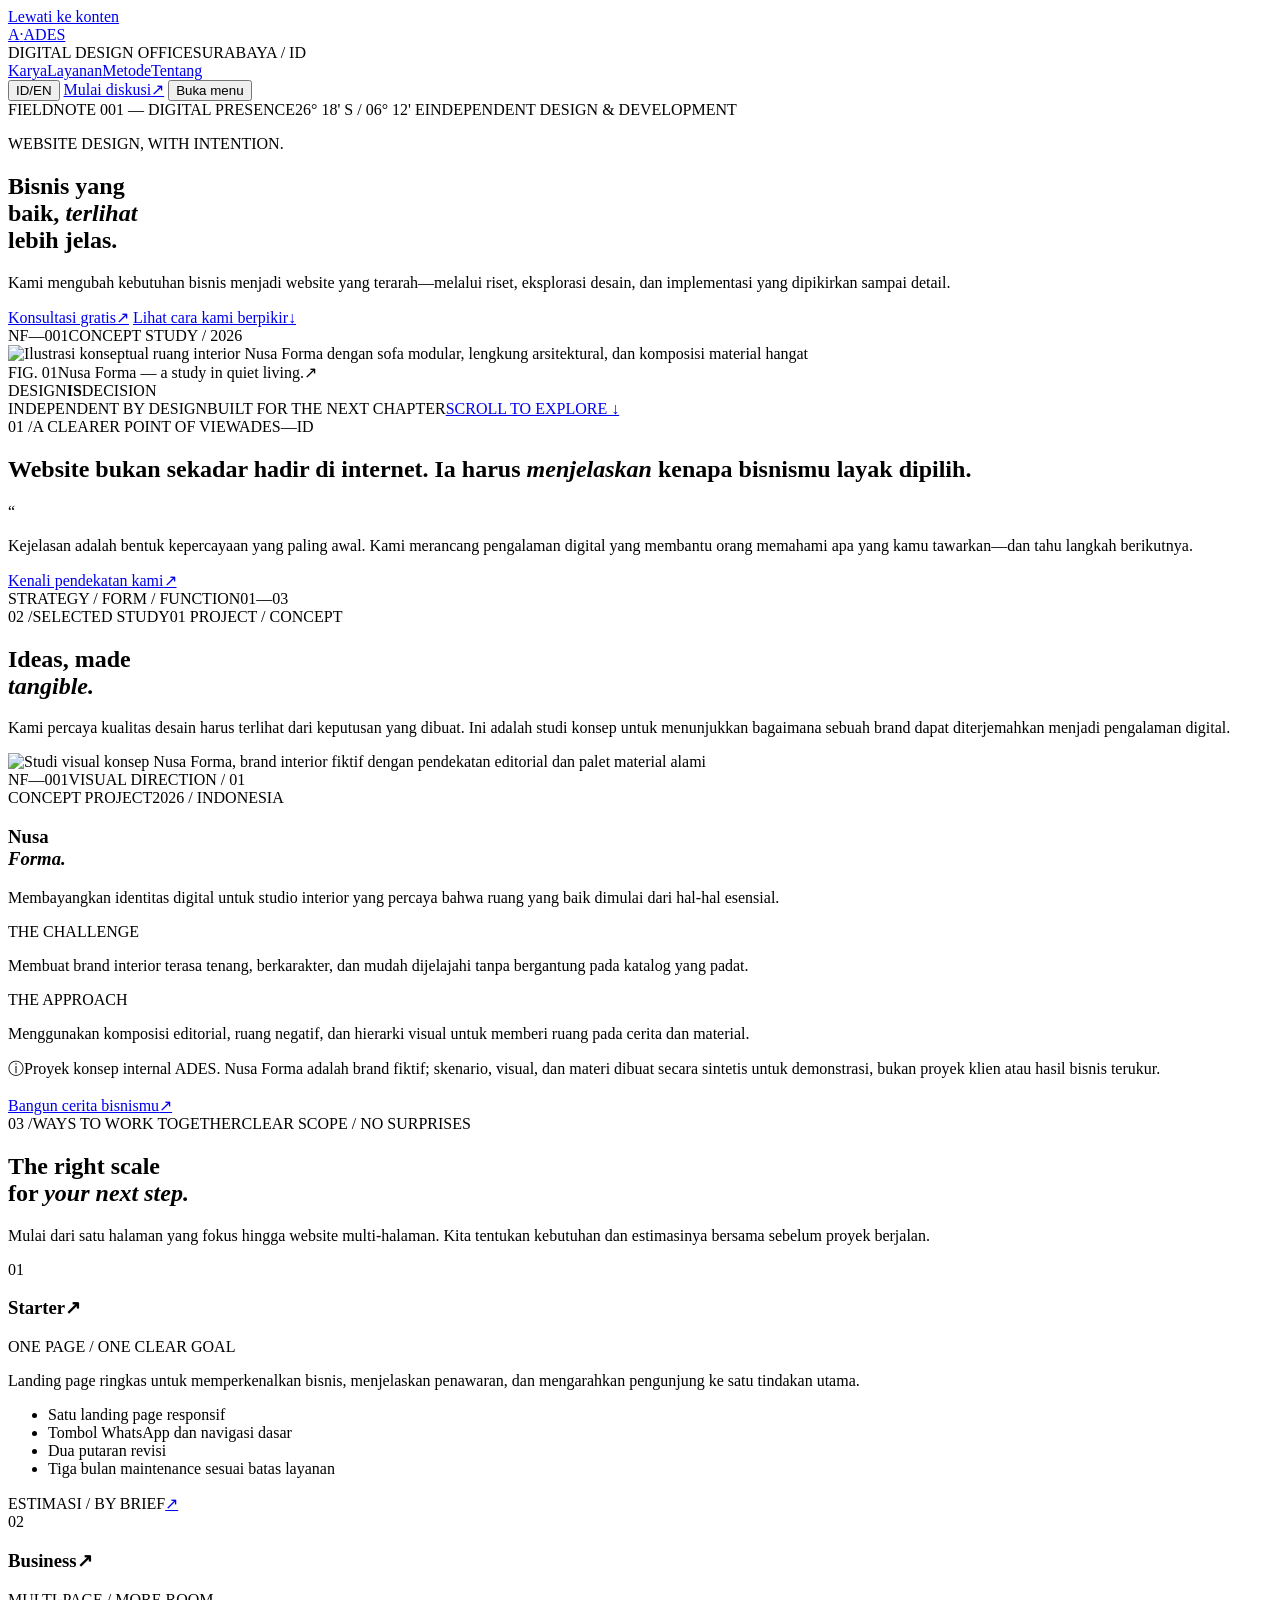
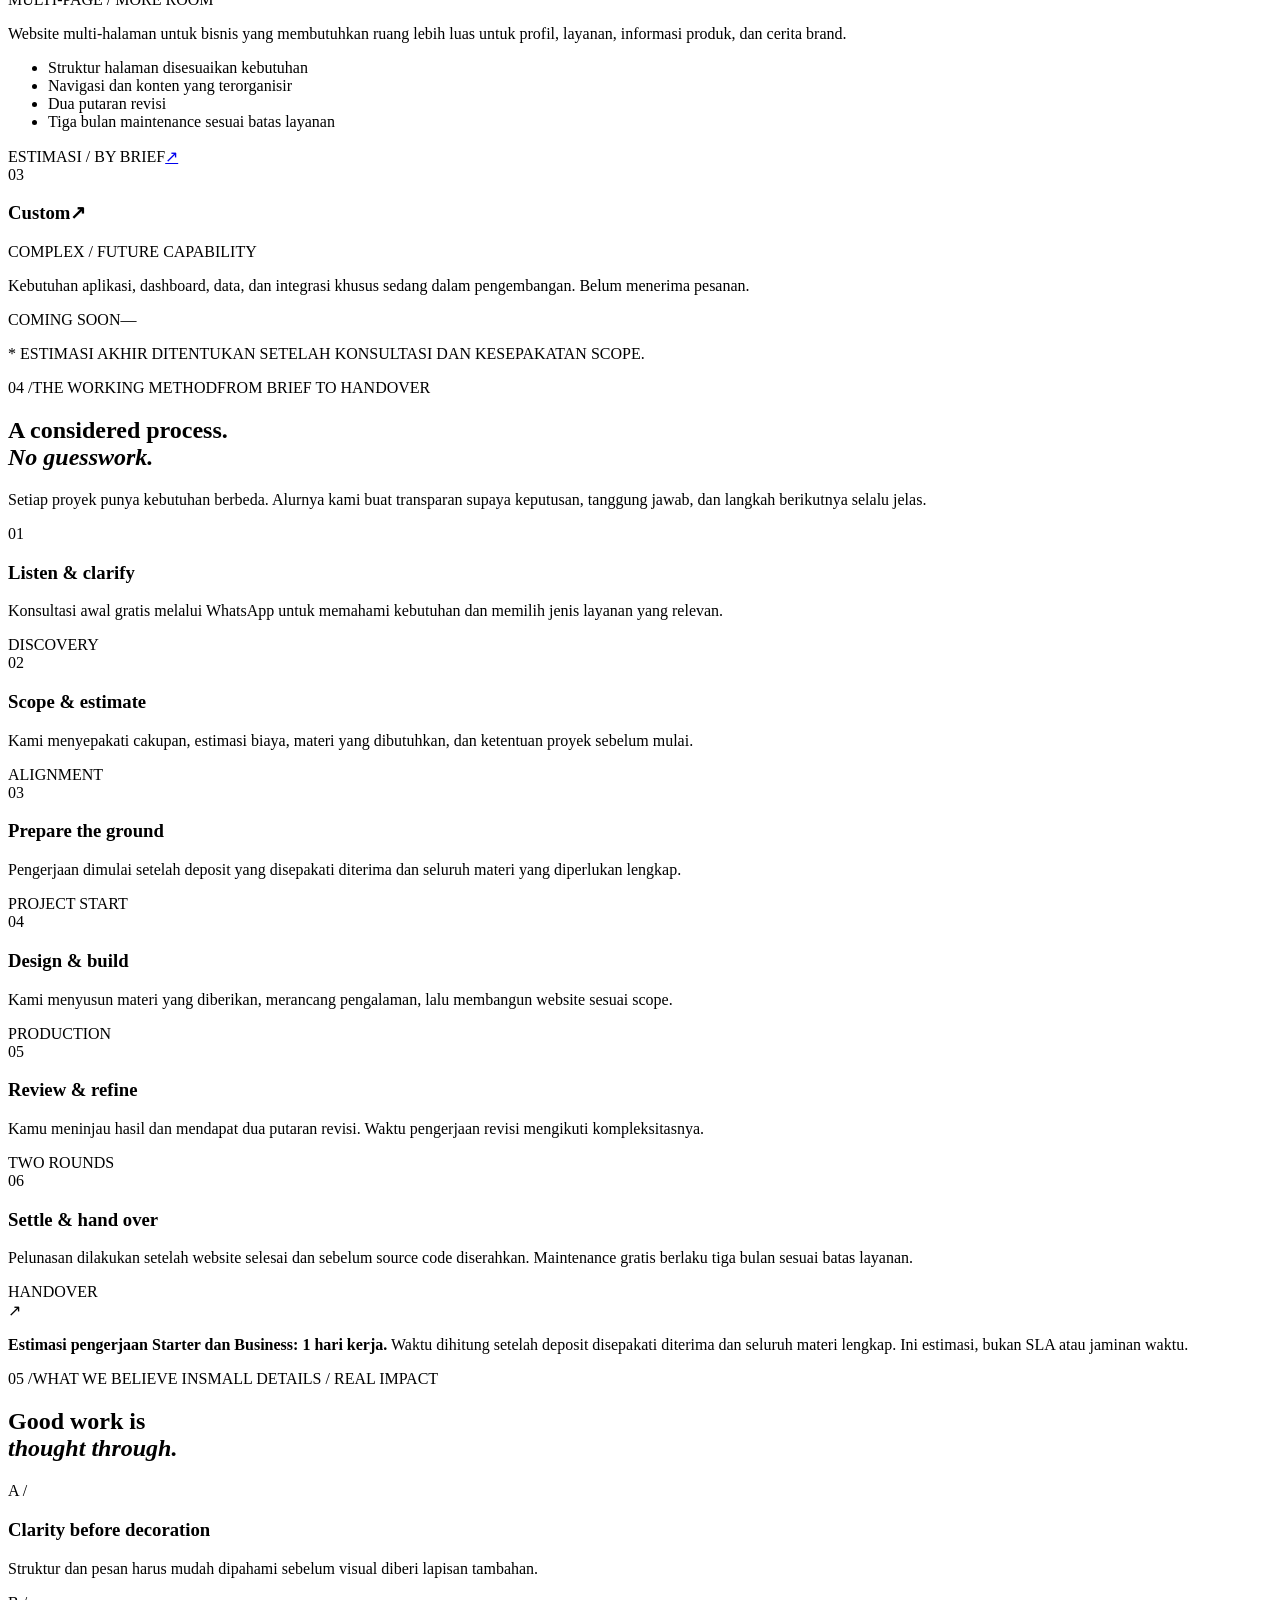
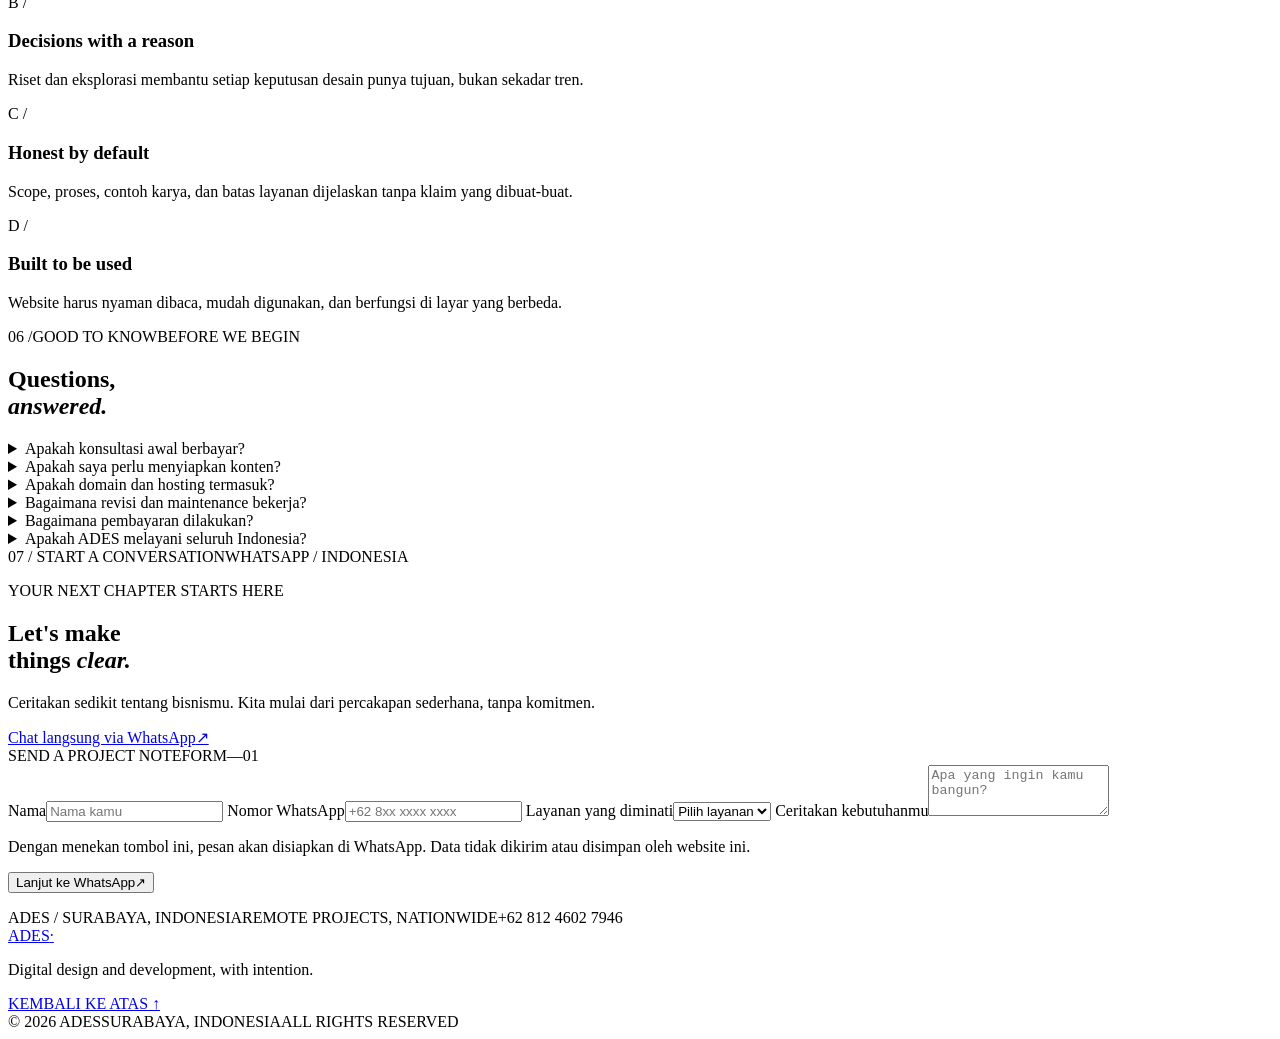
==== index.html @ 5d3f01cb "Build ADES Digital Fieldnotes marketing website" ====
<!doctype html>
<html lang="id">
<head>
  <meta charset="utf-8">
  <meta name="viewport" content="width=device-width, initial-scale=1">
  <meta name="theme-color" content="#eeeae1">
  <meta name="description" content="ADES merancang dan membangun website yang jelas, terarah, dan siap membantu bisnis berkembang. Konsultasi awal gratis melalui WhatsApp.">
  <meta property="og:type" content="website">
  <meta property="og:title" content="ADES — Make your business clear online">
  <meta property="og:description" content="Riset, eksplorasi desain, dan implementasi website untuk bisnis Indonesia.">
  <meta property="og:image" content="assets/nusa-forma-study.svg">
  <title>ADES — Digital Fieldnotes for Growing Businesses</title>
  <link rel="icon" href="assets/favicon.svg" type="image/svg+xml">
  <link rel="preload" href="assets/nusa-forma-study.svg" as="image" type="image/svg+xml">
  <link rel="stylesheet" href="styles.css">
  <script>document.documentElement.classList.add('js');</script>
</head>
<body>
  <a class="skip-link" href="#main" data-i="skip">Lewati ke konten</a>
  <div class="reading-progress" aria-hidden="true"><span></span></div>
  <header class="site-header" id="top">
    <div class="header-inner">
      <a class="wordmark" href="#top" aria-label="ADES home"><span class="wordmark-mark">A<span>·</span></span><span class="wordmark-name">ADES</span></a>
      <div class="header-meta"><span class="mono" data-i="headerMeta">DIGITAL DESIGN OFFICE</span><span class="meta-dot"></span><span class="mono">SURABAYA / ID</span></div>
      <nav class="main-nav" id="main-nav" aria-label="Main navigation">
        <a href="#work" data-i="navWork">Karya</a><a href="#services" data-i="navServices">Layanan</a><a href="#method" data-i="navMethod">Metode</a><a href="#about" data-i="navAbout">Tentang</a>
      </nav>
      <div class="header-actions">
        <button class="language-toggle" type="button" aria-label="Switch language" aria-pressed="false"><span class="lang-id active">ID</span><span class="lang-slash">/</span><span class="lang-en">EN</span></button>
        <a class="header-cta" href="https://wa.me/6281246027946" target="_blank" rel="noopener noreferrer"><span data-i="headerCta">Mulai diskusi</span><span aria-hidden="true">↗</span></a>
        <button class="menu-toggle" type="button" aria-controls="main-nav" aria-expanded="false"><span></span><span></span><span class="sr-only" data-i="menu">Buka menu</span></button>
      </div>
    </div>
  </header>

  <main id="main">
    <section class="hero section-shell" aria-labelledby="hero-title">
      <div class="hero-topline mono"><span data-i="heroIndex">FIELDNOTE 001 — DIGITAL PRESENCE</span><span>26° 18' S / 06° 12' E</span><span data-i="heroEdition">INDEPENDENT DESIGN & DEVELOPMENT</span></div>
      <div class="hero-grid">
        <div class="hero-copy">
          <p class="eyebrow"><span class="eyebrow-mark"></span><span data-i="heroEyebrow">WEBSITE DESIGN, WITH INTENTION.</span></p>
          <h1 id="hero-title"><span data-i="heroLine1">Bisnis yang</span><br><span data-i="heroLine2">baik,</span> <em data-i="heroLine3">terlihat</em><br><span data-i="heroLine4">lebih jelas.</span></h1>
          <div class="hero-bottom">
            <p class="hero-description" data-i="heroDesc">Kami mengubah kebutuhan bisnis menjadi website yang terarah—melalui riset, eksplorasi desain, dan implementasi yang dipikirkan sampai detail.</p>
            <div class="hero-actions">
              <a class="button button-dark" href="https://wa.me/6281246027946" target="_blank" rel="noopener noreferrer"><span data-i="heroCta">Konsultasi gratis</span><span aria-hidden="true">↗</span></a>
              <a class="text-link" href="#work"><span data-i="heroSecondary">Lihat cara kami berpikir</span><span aria-hidden="true">↓</span></a>
            </div>
          </div>
        </div>
        <div class="hero-art" aria-label="Nusa Forma concept project visual study">
          <div class="art-index mono"><span>NF—001</span><span data-i="artLabel">CONCEPT STUDY / 2026</span></div>
          <div class="art-frame"><img src="assets/nusa-forma-study.svg" alt="Ilustrasi konseptual ruang interior Nusa Forma dengan sofa modular, lengkung arsitektural, dan komposisi material hangat"></div>
          <div class="art-caption"><span class="mono">FIG. 01</span><span data-i="artCaption">Nusa Forma — a study in quiet living.</span><span class="art-arrow">↗</span></div>
          <div class="art-stamp" aria-hidden="true"><span>DESIGN</span><b>IS</b><span>DECISION</span></div>
        </div>
      </div>
      <div class="hero-foot mono"><span data-i="heroFootLeft">INDEPENDENT BY DESIGN</span><span data-i="heroFootCenter">BUILT FOR THE NEXT CHAPTER</span><a href="#manifesto" data-i="heroFootRight">SCROLL TO EXPLORE ↓</a></div>
    </section>

    <section class="manifesto section-shell" id="manifesto">
      <div class="section-kicker"><span class="section-no mono">01 /</span><span class="mono" data-i="manifestoKicker">A CLEARER POINT OF VIEW</span><span class="kicker-rule"></span><span class="mono">ADES—ID</span></div>
      <div class="manifesto-grid">
        <h2 data-i="manifestoTitle">Website bukan sekadar hadir di internet. Ia harus <em>menjelaskan</em> kenapa bisnismu layak dipilih.</h2>
        <div class="manifesto-aside"><span class="aside-mark">“</span><p data-i="manifestoText">Kejelasan adalah bentuk kepercayaan yang paling awal. Kami merancang pengalaman digital yang membantu orang memahami apa yang kamu tawarkan—dan tahu langkah berikutnya.</p><a href="#method" class="underlined-link"><span data-i="manifestoLink">Kenali pendekatan kami</span><span>↗</span></a></div>
      </div>
      <div class="manifesto-bottom mono"><span>STRATEGY / FORM / FUNCTION</span><span>01—03</span></div>
    </section>

    <section class="work-section section-shell" id="work">
      <div class="section-kicker"><span class="section-no mono">02 /</span><span class="mono" data-i="workKicker">SELECTED STUDY</span><span class="kicker-rule"></span><span class="mono" data-i="workCount">01 PROJECT / CONCEPT</span></div>
      <div class="work-heading"><h2 data-i="workTitle">Ideas, made<br><em>tangible.</em></h2><p data-i="workIntro">Kami percaya kualitas desain harus terlihat dari keputusan yang dibuat. Ini adalah studi konsep untuk menunjukkan bagaimana sebuah brand dapat diterjemahkan menjadi pengalaman digital.</p></div>
      <article class="case-study">
        <div class="case-visual">
          <img src="assets/nusa-forma-study.svg" alt="Studi visual konsep Nusa Forma, brand interior fiktif dengan pendekatan editorial dan palet material alami" loading="lazy">
          <div class="case-visual-note mono"><span>NF—001</span><span>VISUAL DIRECTION / 01</span></div>
        </div>
        <div class="case-info">
          <div class="case-topline mono"><span>CONCEPT PROJECT</span><span>2026 / INDONESIA</span></div>
          <h3>Nusa<br><em>Forma.</em></h3>
          <p class="case-lead" data-i="caseLead">Membayangkan identitas digital untuk studio interior yang percaya bahwa ruang yang baik dimulai dari hal-hal esensial.</p>
          <div class="case-details">
            <div><span class="mono" data-i="caseChallengeLabel">THE CHALLENGE</span><p data-i="caseChallenge">Membuat brand interior terasa tenang, berkarakter, dan mudah dijelajahi tanpa bergantung pada katalog yang padat.</p></div>
            <div><span class="mono" data-i="caseApproachLabel">THE APPROACH</span><p data-i="caseApproach">Menggunakan komposisi editorial, ruang negatif, dan hierarki visual untuk memberi ruang pada cerita dan material.</p></div>
          </div>
          <p class="case-disclaimer"><span>ⓘ</span><span data-i="caseDisclaimer">Proyek konsep internal ADES. Nusa Forma adalah brand fiktif; skenario, visual, dan materi dibuat secara sintetis untuk demonstrasi, bukan proyek klien atau hasil bisnis terukur.</span></p>
          <a class="underlined-link" href="#contact"><span data-i="caseCta">Bangun cerita bisnismu</span><span>↗</span></a>
        </div>
      </article>
    </section>

    <section class="services-section section-shell" id="services">
      <div class="section-kicker"><span class="section-no mono">03 /</span><span class="mono" data-i="servicesKicker">WAYS TO WORK TOGETHER</span><span class="kicker-rule"></span><span class="mono" data-i="servicesNote">CLEAR SCOPE / NO SURPRISES</span></div>
      <div class="services-heading"><h2 data-i="servicesTitle">The right scale<br>for <em>your next step.</em></h2><p data-i="servicesIntro">Mulai dari satu halaman yang fokus hingga website multi-halaman. Kita tentukan kebutuhan dan estimasinya bersama sebelum proyek berjalan.</p></div>
      <div class="service-list">
        <article class="service-row">
          <div class="service-number mono">01</div><div class="service-name"><h3>Starter<span>↗</span></h3><p class="mono" data-i="starterMeta">ONE PAGE / ONE CLEAR GOAL</p></div>
          <div class="service-description"><p data-i="starterDesc">Landing page ringkas untuk memperkenalkan bisnis, menjelaskan penawaran, dan mengarahkan pengunjung ke satu tindakan utama.</p><ul><li data-i="starterPoint1">Satu landing page responsif</li><li data-i="starterPoint2">Tombol WhatsApp dan navigasi dasar</li><li data-i="starterPoint3">Dua putaran revisi</li><li data-i="starterPoint4">Tiga bulan maintenance sesuai batas layanan</li></ul></div>
          <div class="service-action"><span class="mono" data-i="starterPrice">ESTIMASI / BY BRIEF</span><a href="#contact" class="round-link" aria-label="Inquire about Starter">↗</a></div>
        </article>
        <article class="service-row">
          <div class="service-number mono">02</div><div class="service-name"><h3>Business<span>↗</span></h3><p class="mono" data-i="businessMeta">MULTI-PAGE / MORE ROOM</p></div>
          <div class="service-description"><p data-i="businessDesc">Website multi-halaman untuk bisnis yang membutuhkan ruang lebih luas untuk profil, layanan, informasi produk, dan cerita brand.</p><ul><li data-i="businessPoint1">Struktur halaman disesuaikan kebutuhan</li><li data-i="businessPoint2">Navigasi dan konten yang terorganisir</li><li data-i="businessPoint3">Dua putaran revisi</li><li data-i="businessPoint4">Tiga bulan maintenance sesuai batas layanan</li></ul></div>
          <div class="service-action"><span class="mono" data-i="businessPrice">ESTIMASI / BY BRIEF</span><a href="#contact" class="round-link" aria-label="Inquire about Business">↗</a></div>
        </article>
        <article class="service-row service-row-muted">
          <div class="service-number mono">03</div><div class="service-name"><h3>Custom<span>↗</span></h3><p class="mono" data-i="customMeta">COMPLEX / FUTURE CAPABILITY</p></div>
          <div class="service-description"><p data-i="customDesc">Kebutuhan aplikasi, dashboard, data, dan integrasi khusus sedang dalam pengembangan. Belum menerima pesanan.</p></div>
          <div class="service-action"><span class="coming-soon mono" data-i="comingSoon">COMING SOON</span><span class="round-link disabled" aria-hidden="true">—</span></div>
        </article>
      </div>
      <p class="services-footnote mono" data-i="servicesFootnote">* ESTIMASI AKHIR DITENTUKAN SETELAH KONSULTASI DAN KESEPAKATAN SCOPE.</p>
    </section>

    <section class="method-section section-shell" id="method">
      <div class="section-kicker"><span class="section-no mono">04 /</span><span class="mono" data-i="methodKicker">THE WORKING METHOD</span><span class="kicker-rule"></span><span class="mono">FROM BRIEF TO HANDOVER</span></div>
      <div class="method-heading"><h2 data-i="methodTitle">A considered process.<br><em>No guesswork.</em></h2><p data-i="methodIntro">Setiap proyek punya kebutuhan berbeda. Alurnya kami buat transparan supaya keputusan, tanggung jawab, dan langkah berikutnya selalu jelas.</p></div>
      <div class="method-timeline">
        <article class="method-step"><span class="step-no mono">01</span><div><h3 data-i="step1Title">Listen & clarify</h3><p data-i="step1Text">Konsultasi awal gratis melalui WhatsApp untuk memahami kebutuhan dan memilih jenis layanan yang relevan.</p></div><span class="step-tag mono" data-i="step1Tag">DISCOVERY</span></article>
        <article class="method-step"><span class="step-no mono">02</span><div><h3 data-i="step2Title">Scope & estimate</h3><p data-i="step2Text">Kami menyepakati cakupan, estimasi biaya, materi yang dibutuhkan, dan ketentuan proyek sebelum mulai.</p></div><span class="step-tag mono" data-i="step2Tag">ALIGNMENT</span></article>
        <article class="method-step"><span class="step-no mono">03</span><div><h3 data-i="step3Title">Prepare the ground</h3><p data-i="step3Text">Pengerjaan dimulai setelah deposit yang disepakati diterima dan seluruh materi yang diperlukan lengkap.</p></div><span class="step-tag mono" data-i="step3Tag">PROJECT START</span></article>
        <article class="method-step"><span class="step-no mono">04</span><div><h3 data-i="step4Title">Design & build</h3><p data-i="step4Text">Kami menyusun materi yang diberikan, merancang pengalaman, lalu membangun website sesuai scope.</p></div><span class="step-tag mono" data-i="step4Tag">PRODUCTION</span></article>
        <article class="method-step"><span class="step-no mono">05</span><div><h3 data-i="step5Title">Review & refine</h3><p data-i="step5Text">Kamu meninjau hasil dan mendapat dua putaran revisi. Waktu pengerjaan revisi mengikuti kompleksitasnya.</p></div><span class="step-tag mono" data-i="step5Tag">TWO ROUNDS</span></article>
        <article class="method-step"><span class="step-no mono">06</span><div><h3 data-i="step6Title">Settle & hand over</h3><p data-i="step6Text">Pelunasan dilakukan setelah website selesai dan sebelum source code diserahkan. Maintenance gratis berlaku tiga bulan sesuai batas layanan.</p></div><span class="step-tag mono" data-i="step6Tag">HANDOVER</span></article>
      </div>
      <div class="delivery-note"><span class="delivery-icon">↗</span><p data-i="deliveryNote"><strong>Estimasi pengerjaan Starter dan Business: 1 hari kerja.</strong> Waktu dihitung setelah deposit disepakati diterima dan seluruh materi lengkap. Ini estimasi, bukan SLA atau jaminan waktu.</p></div>
    </section>

    <section class="principles-section section-shell" id="about">
      <div class="section-kicker"><span class="section-no mono">05 /</span><span class="mono" data-i="principlesKicker">WHAT WE BELIEVE IN</span><span class="kicker-rule"></span><span class="mono">SMALL DETAILS / REAL IMPACT</span></div>
      <div class="principles-layout"><h2 data-i="principlesTitle">Good work is<br><em>thought through.</em></h2><div class="principles-list">
        <article><span class="mono">A /</span><div><h3 data-i="principle1Title">Clarity before decoration</h3><p data-i="principle1Text">Struktur dan pesan harus mudah dipahami sebelum visual diberi lapisan tambahan.</p></div></article>
        <article><span class="mono">B /</span><div><h3 data-i="principle2Title">Decisions with a reason</h3><p data-i="principle2Text">Riset dan eksplorasi membantu setiap keputusan desain punya tujuan, bukan sekadar tren.</p></div></article>
        <article><span class="mono">C /</span><div><h3 data-i="principle3Title">Honest by default</h3><p data-i="principle3Text">Scope, proses, contoh karya, dan batas layanan dijelaskan tanpa klaim yang dibuat-buat.</p></div></article>
        <article><span class="mono">D /</span><div><h3 data-i="principle4Title">Built to be used</h3><p data-i="principle4Text">Website harus nyaman dibaca, mudah digunakan, dan berfungsi di layar yang berbeda.</p></div></article>
      </div></div>
    </section>

    <section class="faq-section section-shell" id="faq">
      <div class="section-kicker"><span class="section-no mono">06 /</span><span class="mono" data-i="faqKicker">GOOD TO KNOW</span><span class="kicker-rule"></span><span class="mono">BEFORE WE BEGIN</span></div>
      <div class="faq-layout"><h2 data-i="faqTitle">Questions,<br><em>answered.</em></h2><div class="faq-list">
        <details><summary data-i="faq1Q">Apakah konsultasi awal berbayar?</summary><p data-i="faq1A">Tidak. Konsultasi awal melalui WhatsApp gratis dan berfokus memahami kebutuhan serta memilih layanan yang sesuai. Rekomendasi desain atau konsep visual bukan bagian dari konsultasi awal.</p></details>
        <details><summary data-i="faq2Q">Apakah saya perlu menyiapkan konten?</summary><p data-i="faq2A">Ya. Klien menyiapkan teks dan gambar sumber. ADES membantu merapikan dan menyusun materi, tetapi penulisan copywriting penuh dan pembuatan seluruh aset visual dari nol tidak termasuk secara default.</p></details>
        <details><summary data-i="faq3Q">Apakah domain dan hosting termasuk?</summary><p data-i="faq3A">Tidak. Domain dan hosting dibeli serta dikelola sendiri oleh klien, termasuk proses setup. Biaya layanan tersebut berada di luar estimasi proyek ADES.</p></details>
        <details><summary data-i="faq4Q">Bagaimana revisi dan maintenance bekerja?</summary><p data-i="faq4A">Proyek mencakup dua putaran revisi. Tiga bulan maintenance gratis mencakup perbaikan bug/kesalahan dari ADES dan perubahan minor teks/gambar yang wajar. Redesign, fitur baru, atau perubahan besar berada di luar batas ini.</p></details>
        <details><summary data-i="faq5Q">Bagaimana pembayaran dilakukan?</summary><p data-i="faq5A">Deposit dan persentasenya disepakati per proyek. Pelunasan dilakukan setelah website selesai dan sebelum serah terima. Pembayaran melalui transfer bank atau e-wallet.</p></details>
        <details><summary data-i="faq6Q">Apakah ADES melayani seluruh Indonesia?</summary><p data-i="faq6A">Ya. ADES berbasis operasional di Surabaya dan melayani proyek secara remote di seluruh Indonesia.</p></details>
      </div></div>
    </section>

    <section class="contact-section section-shell" id="contact">
      <div class="contact-topline mono"><span>07 / START A CONVERSATION</span><span>WHATSAPP / INDONESIA</span></div>
      <div class="contact-grid"><div class="contact-copy"><p class="eyebrow"><span class="eyebrow-mark"></span><span data-i="contactEyebrow">YOUR NEXT CHAPTER STARTS HERE</span></p><h2 data-i="contactTitle">Let's make<br>things <em>clear.</em></h2><p data-i="contactText">Ceritakan sedikit tentang bisnismu. Kita mulai dari percakapan sederhana, tanpa komitmen.</p><a class="contact-whatsapp" href="https://wa.me/6281246027946" target="_blank" rel="noopener noreferrer"><span data-i="contactDirect">Chat langsung via WhatsApp</span><span>↗</span></a></div>
        <form class="inquiry-form" id="inquiry-form">
          <div class="form-heading"><span class="mono" data-i="formTitle">SEND A PROJECT NOTE</span><span class="mono">FORM—01</span></div>
          <label><span data-i="formName">Nama</span><input name="name" autocomplete="name" required maxlength="80" placeholder="Nama kamu"></label>
          <label><span data-i="formPhone">Nomor WhatsApp</span><input name="phone" type="tel" inputmode="tel" autocomplete="tel" required maxlength="30" placeholder="+62 8xx xxxx xxxx"></label>
          <label><span data-i="formService">Layanan yang diminati</span><select name="service" required><option value="" data-i="formChoose">Pilih layanan</option><option value="Starter">Starter</option><option value="Business">Business</option><option value="Belum yakin">Belum yakin</option></select></label>
          <label><span data-i="formMessage">Ceritakan kebutuhanmu</span><textarea name="message" rows="3" required maxlength="1200" placeholder="Apa yang ingin kamu bangun?"></textarea></label>
          <p class="privacy-note" data-i="privacyNote">Dengan menekan tombol ini, pesan akan disiapkan di WhatsApp. Data tidak dikirim atau disimpan oleh website ini.</p>
          <button class="button button-dark form-submit" type="submit"><span data-i="formSubmit">Lanjut ke WhatsApp</span><span>↗</span></button>
          <p class="form-feedback" id="form-feedback" role="status" aria-live="polite"></p>
        </form>
      </div>
      <div class="contact-bottom mono"><span>ADES / SURABAYA, INDONESIA</span><span data-i="contactBottom">REMOTE PROJECTS, NATIONWIDE</span><span>+62 812 4602 7946</span></div>
    </section>
  </main>

  <footer class="site-footer section-shell">
    <div class="footer-main"><a class="footer-wordmark" href="#top">ADES<span>·</span></a><p data-i="footerText">Digital design and development, with intention.</p><a class="back-top mono" href="#top"><span data-i="backTop">KEMBALI KE ATAS</span> ↑</a></div>
    <div class="footer-bottom mono"><span>© 2026 ADES</span><span data-i="footerLocation">SURABAYA, INDONESIA</span><span data-i="footerLegal">ALL RIGHTS RESERVED</span></div>
  </footer>
  <script src="app.js" defer></script>
</body>
</html>
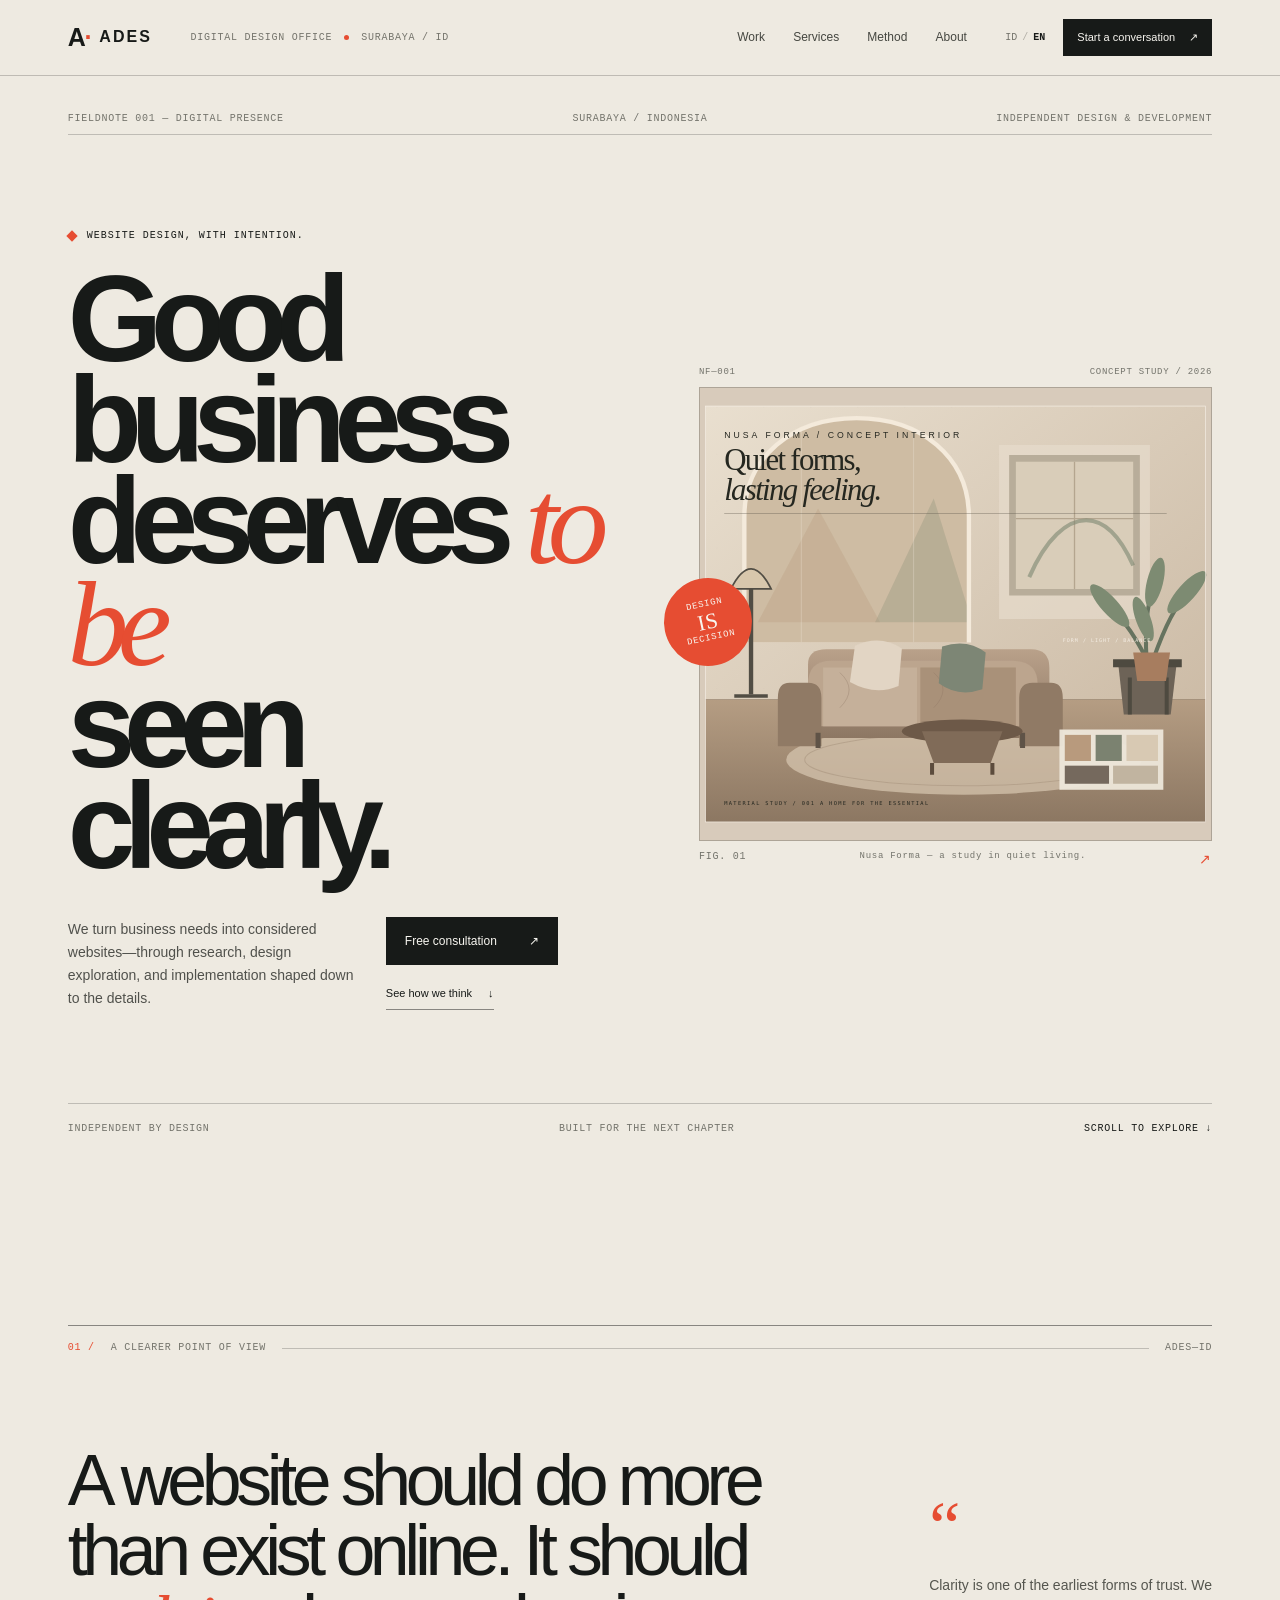
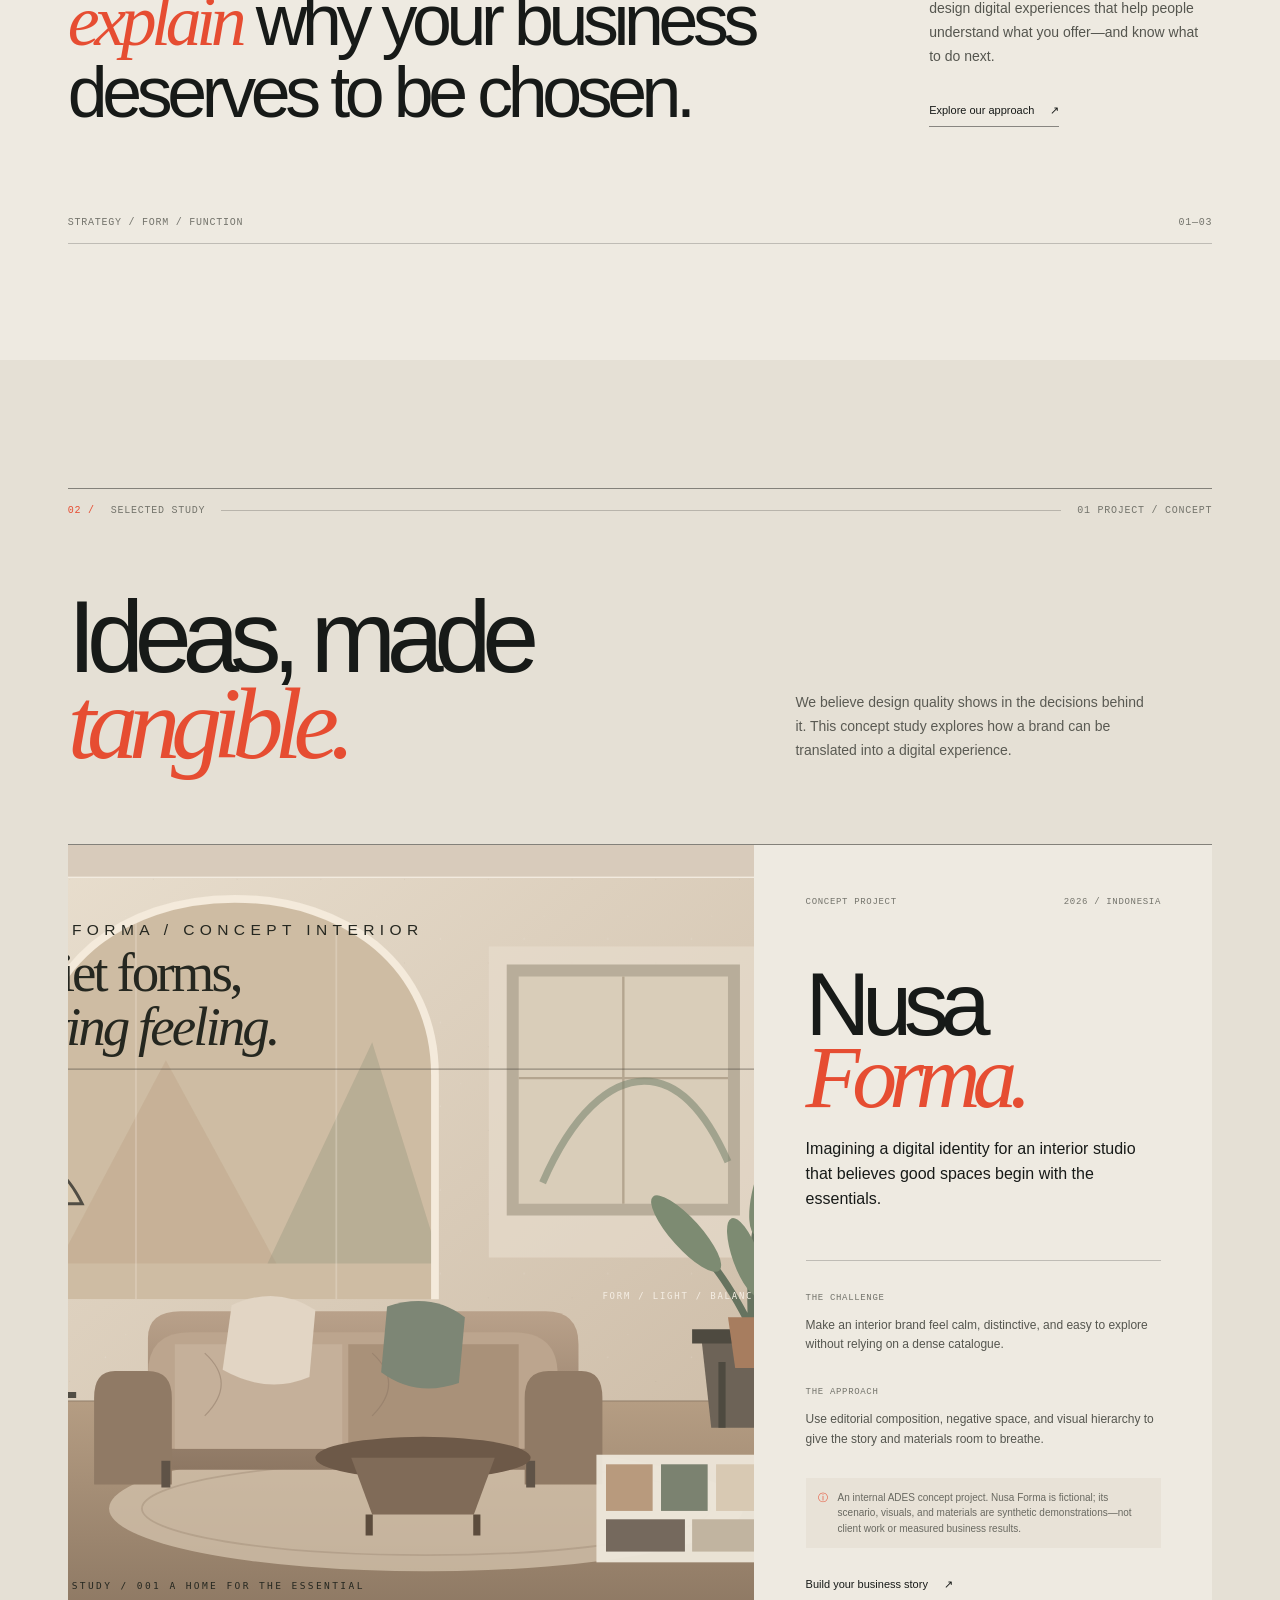
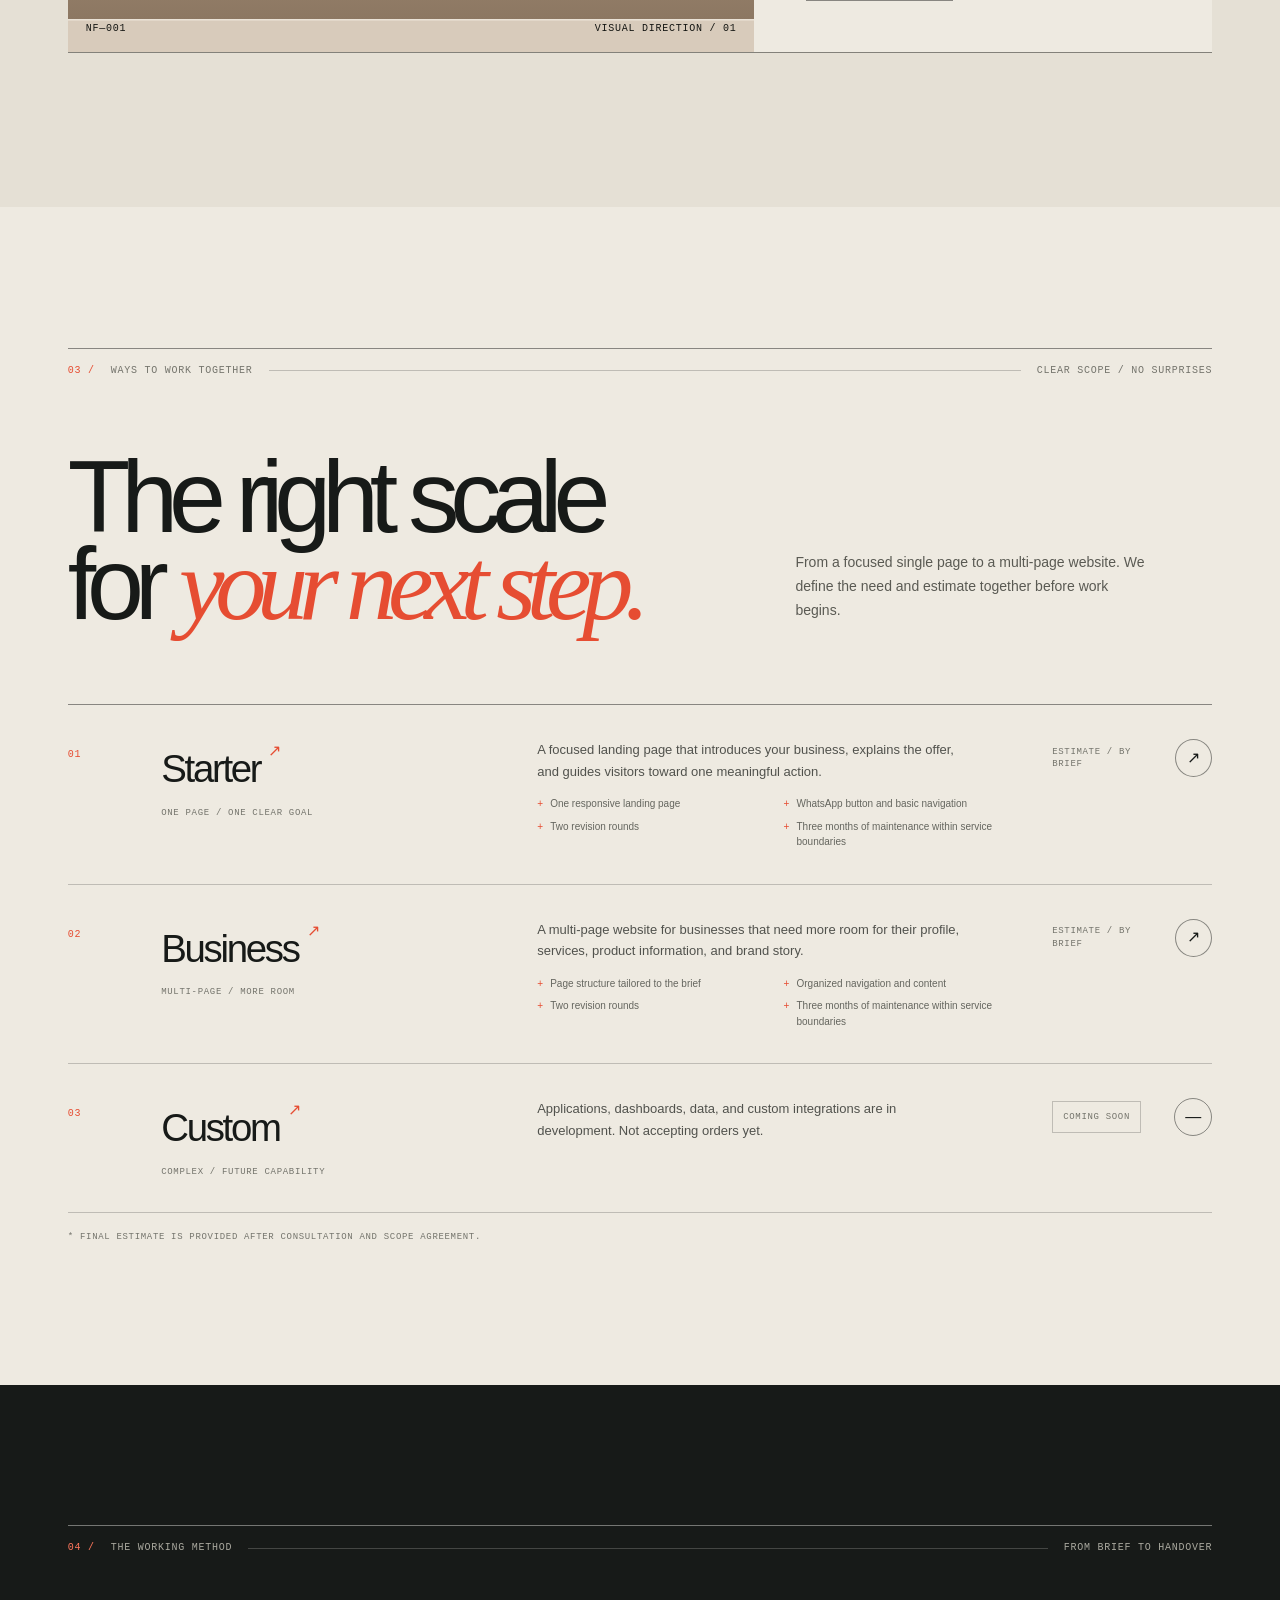
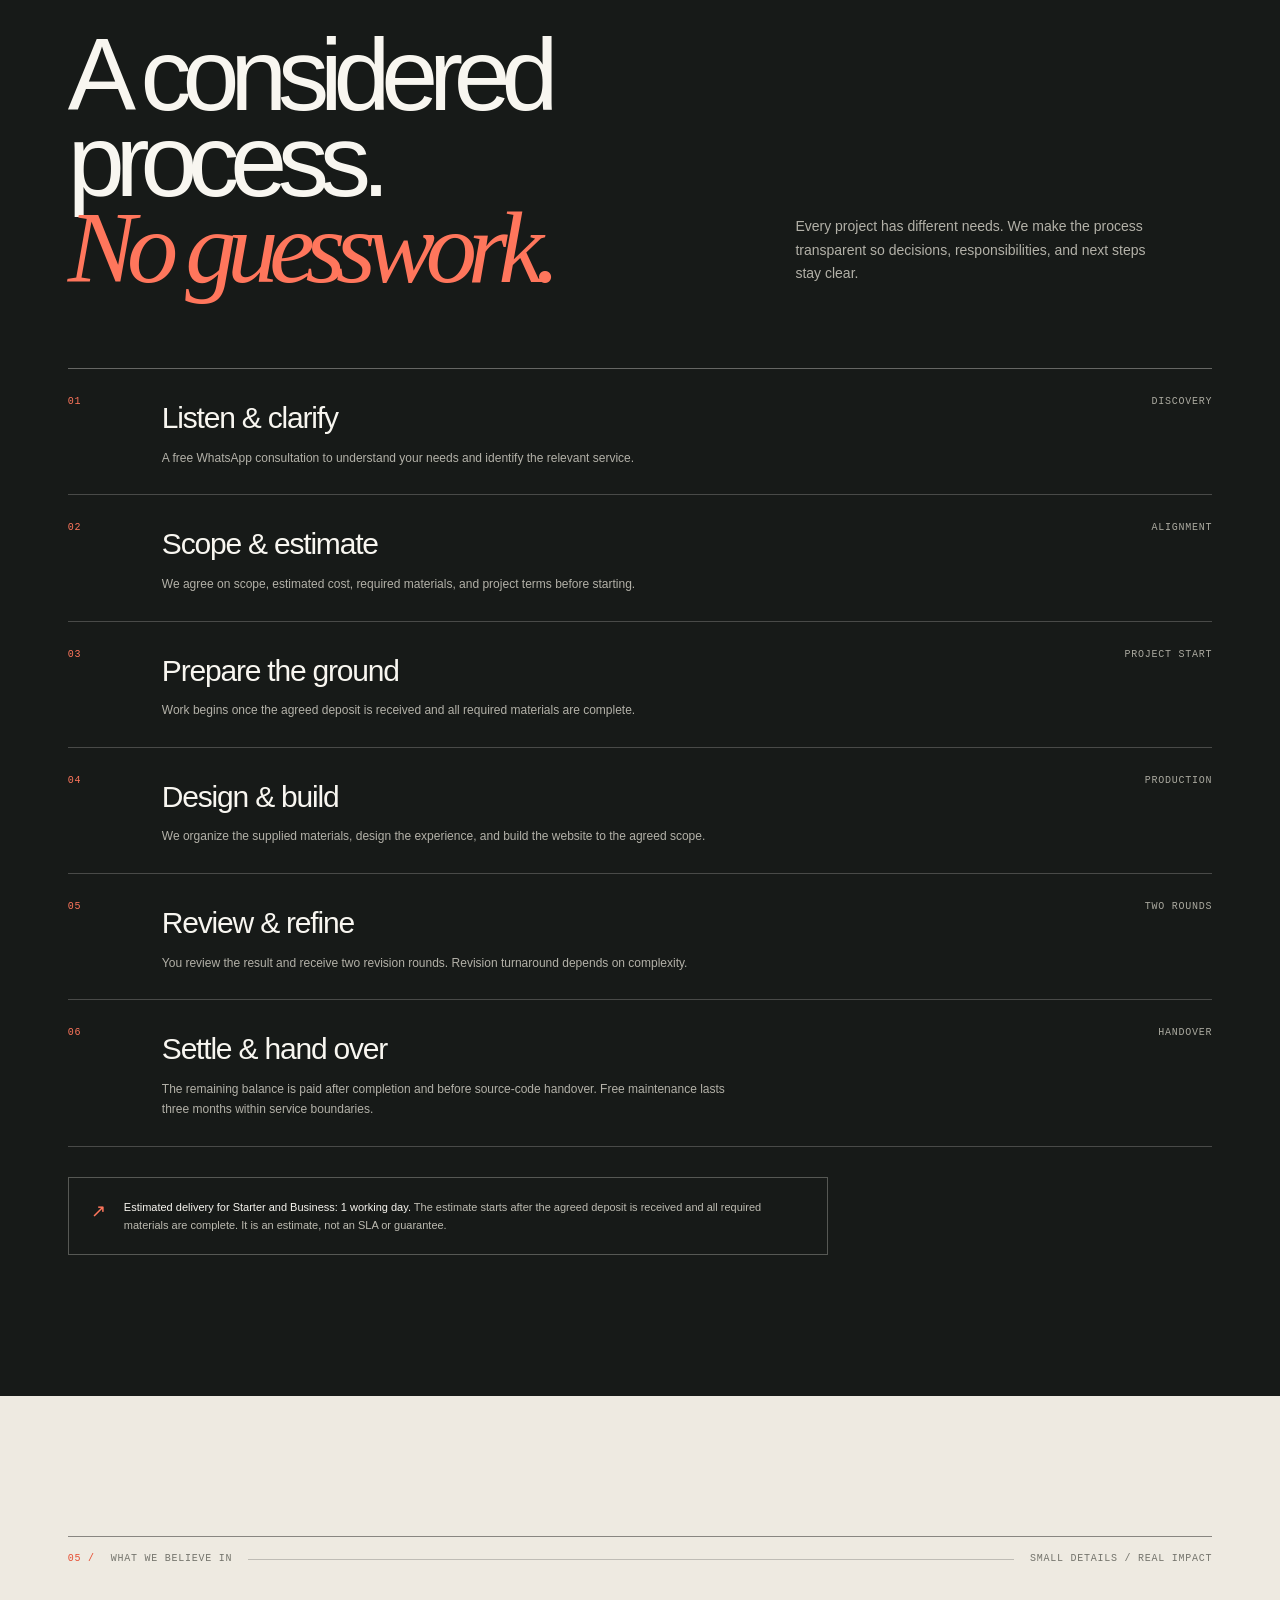
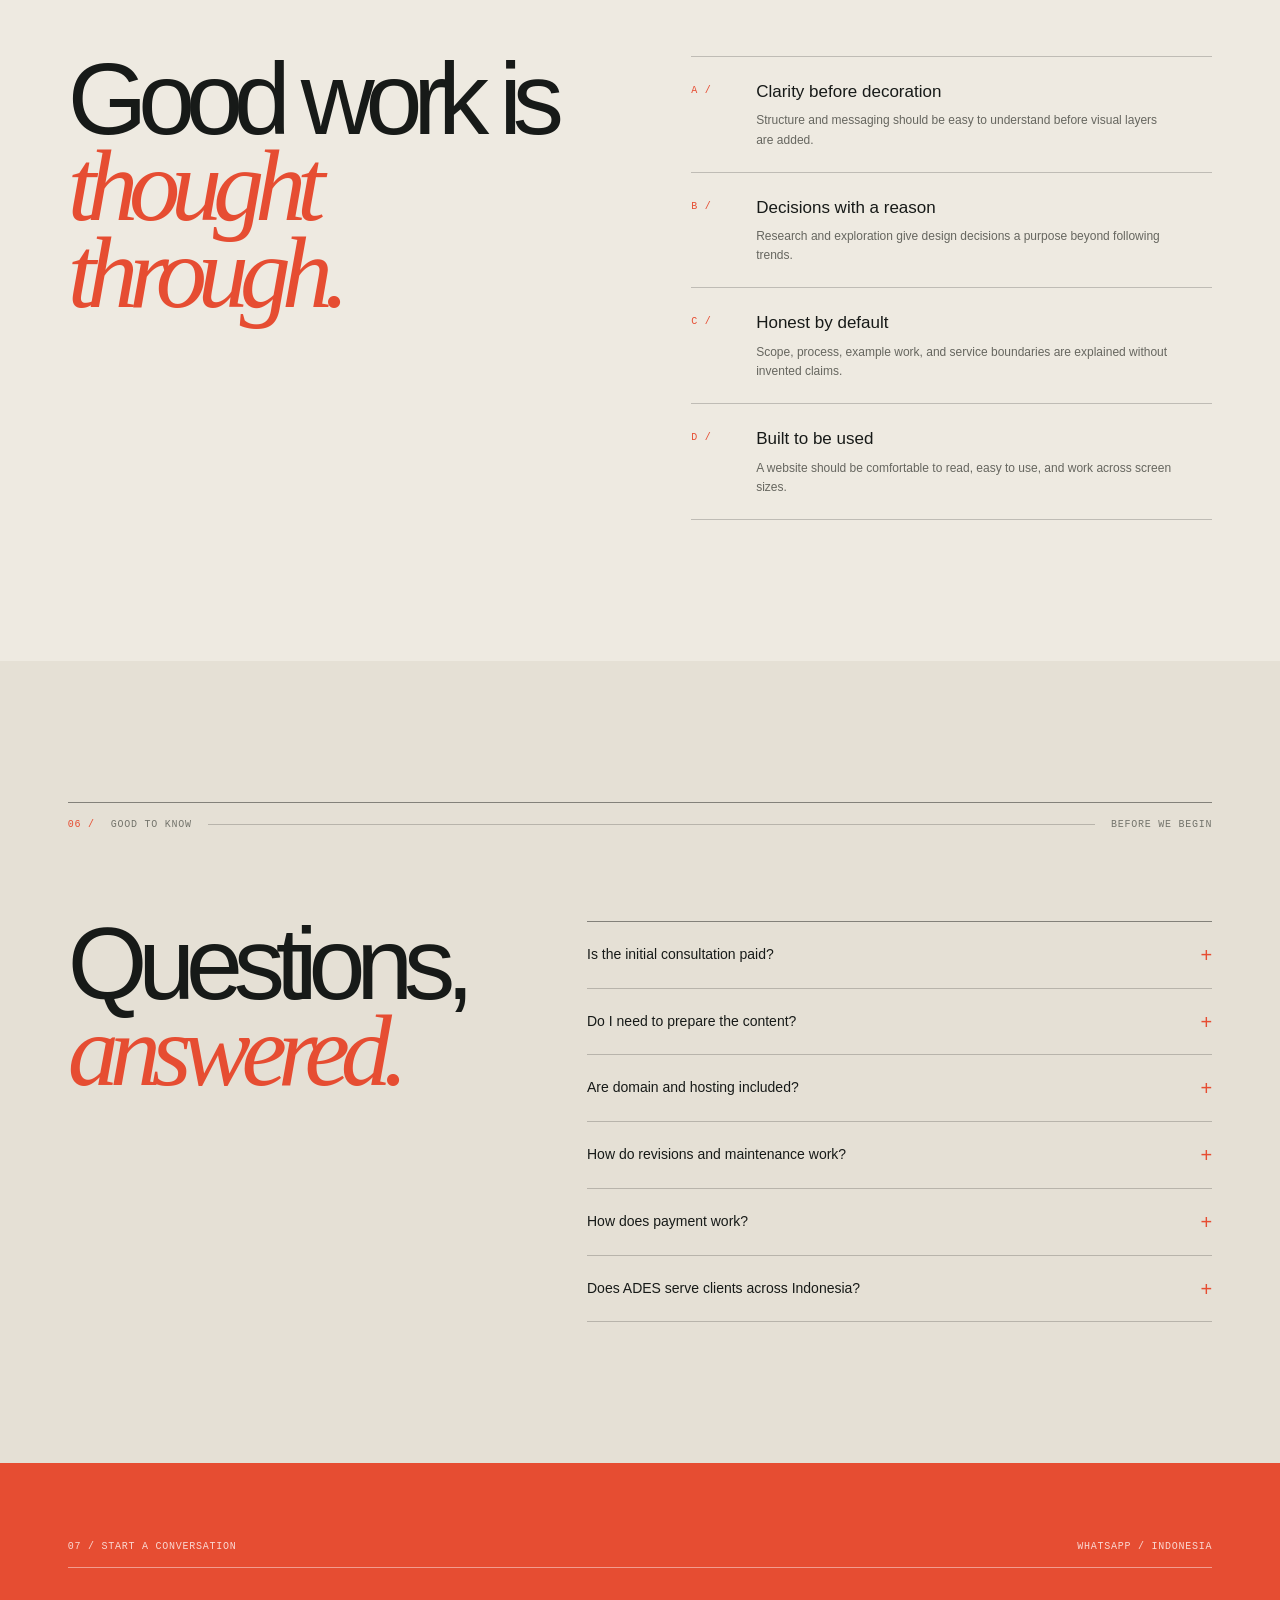
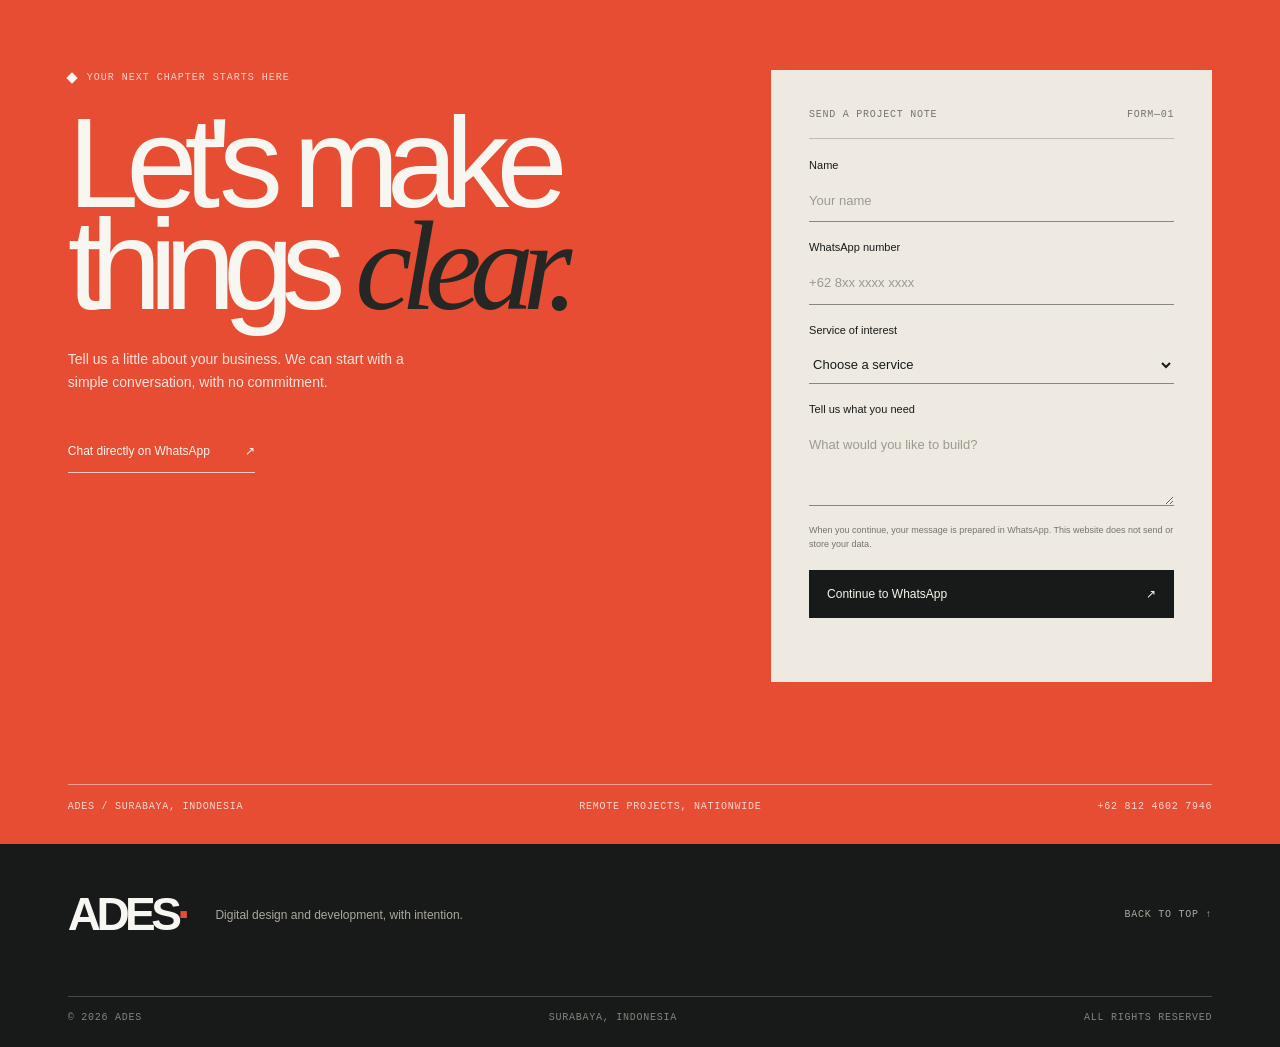
==== commit 220ef589: "Remove decorative coordinates that could imply false location data" ====
--- a/index.html
+++ b/index.html
@@ -35,7 +35,7 @@
 
   <main id="main">
     <section class="hero section-shell" aria-labelledby="hero-title">
-      <div class="hero-topline mono"><span data-i="heroIndex">FIELDNOTE 001 — DIGITAL PRESENCE</span><span>26° 18' S / 06° 12' E</span><span data-i="heroEdition">INDEPENDENT DESIGN & DEVELOPMENT</span></div>
+      <div class="hero-topline mono"><span data-i="heroIndex">FIELDNOTE 001 — DIGITAL PRESENCE</span><span>SURABAYA / INDONESIA</span><span data-i="heroEdition">INDEPENDENT DESIGN & DEVELOPMENT</span></div>
       <div class="hero-grid">
         <div class="hero-copy">
           <p class="eyebrow"><span class="eyebrow-mark"></span><span data-i="heroEyebrow">WEBSITE DESIGN, WITH INTENTION.</span></p>
--- a/styles.css
+++ b/styles.css
@@ -0,0 +1,19 @@
+@charset "UTF-8";
+:root{--paper:#eeeae1;--paper-2:#e5e0d5;--ink:#171a18;--muted:#74746c;--line:rgba(23,26,24,.22);--line-strong:rgba(23,26,24,.48);--signal:#e64d32;--blue:#344d79;--white:#f8f6f0;--serif:Georgia,"Times New Roman",serif;--sans:Arial,Helvetica,sans-serif;--mono:"SFMono-Regular",Consolas,"Liberation Mono",monospace;--gutter:clamp(22px,5.3vw,84px);--max:1600px;--header-h:76px}
+*{box-sizing:border-box}html{scroll-behavior:smooth;scroll-padding-top:calc(var(--header-h) + 20px)}body{margin:0;background:var(--paper);color:var(--ink);font-family:var(--sans);font-size:16px;line-height:1.55;-webkit-font-smoothing:antialiased}body.menu-open{overflow:hidden}::selection{background:var(--signal);color:var(--white)}a{color:inherit;text-decoration:none}button,input,select,textarea{font:inherit}button{color:inherit}.sr-only{position:absolute;width:1px;height:1px;padding:0;margin:-1px;overflow:hidden;clip:rect(0,0,0,0);white-space:nowrap;border:0}.skip-link{position:fixed;z-index:1000;top:10px;left:10px;padding:12px 16px;background:var(--ink);color:var(--white);transform:translateY(-150%)}.skip-link:focus{transform:translateY(0)}.mono{font-family:var(--mono);font-size:10px;letter-spacing:.075em;line-height:1.4}.reading-progress{position:fixed;z-index:200;top:0;left:0;width:100%;height:2px;pointer-events:none}.reading-progress span{display:block;width:0;height:100%;background:var(--signal);transform-origin:left}.section-shell{width:min(100%,var(--max));margin-inline:auto;padding-inline:var(--gutter)}.site-header{height:var(--header-h);position:sticky;z-index:100;top:0;background:rgba(238,234,225,.94);backdrop-filter:blur(14px);border-bottom:1px solid var(--line)}.header-inner{height:100%;padding-inline:var(--gutter);display:grid;grid-template-columns:auto minmax(150px,1fr) auto auto;align-items:center;gap:clamp(18px,3vw,48px);max-width:var(--max);margin:auto}.wordmark{display:flex;align-items:center;gap:9px;font-weight:800;letter-spacing:-.08em}.wordmark-mark{font-size:25px;line-height:1}.wordmark-mark span{color:var(--signal)}.wordmark-name{font-size:16px;letter-spacing:.13em}.header-meta{display:flex;align-items:center;gap:12px;color:var(--muted)}.meta-dot{width:5px;height:5px;border-radius:50%;background:var(--signal)}.main-nav{display:flex;gap:clamp(16px,2.2vw,34px);align-items:center}.main-nav a{font-size:12px;color:#454741;transition:color .2s}.main-nav a:hover,.main-nav a:focus-visible{color:var(--signal)}.header-actions{display:flex;align-items:center;gap:18px}.language-toggle{display:flex;gap:5px;align-items:center;border:0;background:none;padding:8px 0;font-family:var(--mono);font-size:10px;cursor:pointer}.language-toggle span{color:var(--muted)}.language-toggle .active{color:var(--ink);font-weight:800}.lang-slash{opacity:.5}.header-cta{display:flex;gap:14px;align-items:center;padding:10px 14px;background:var(--ink);color:var(--white);font-size:11px;transition:background .2s}.header-cta:hover{background:var(--signal)}.menu-toggle{display:none;background:none;border:0;padding:8px}.menu-toggle>span:not(.sr-only){display:block;width:22px;height:1px;background:var(--ink);margin:5px}
+.hero{padding-top:28px;padding-bottom:28px;min-height:calc(100svh - var(--header-h));display:flex;flex-direction:column}.hero-topline,.hero-foot{display:flex;justify-content:space-between;gap:20px;color:var(--muted);padding-block:8px;border-bottom:1px solid var(--line)}.hero-topline span:last-child{text-align:right}.hero-grid{display:grid;grid-template-columns:minmax(0,1.05fr) minmax(400px,.95fr);gap:clamp(28px,5vw,80px);align-items:center;flex:1;padding-block:clamp(38px,6vw,90px)}.hero-copy{padding-block:16px}.eyebrow{display:flex;align-items:center;gap:11px;font-family:var(--mono);font-size:10px;letter-spacing:.1em;margin:0 0 26px}.eyebrow-mark{width:8px;height:8px;background:var(--signal);display:inline-block;transform:rotate(45deg)}h1,h2,h3,p{margin-top:0}.hero h1{font-size:clamp(66px,9.5vw,148px);line-height:.83;letter-spacing:-.095em;font-weight:600;margin:0 0 40px;max-width:850px}.hero h1 em,.work-heading h2 em,.services-heading h2 em,.method-heading h2 em,.principles-layout h2 em,.faq-layout h2 em,.contact-copy h2 em{font-family:var(--serif);font-weight:400;letter-spacing:-.09em}.hero h1 em{color:var(--signal)}.hero-bottom{display:grid;grid-template-columns:minmax(160px,290px) 1fr;gap:28px;align-items:end}.hero-description{font-size:14px;line-height:1.65;color:#50514c;max-width:310px;margin:0}.hero-actions{display:flex;flex-wrap:wrap;gap:20px;align-items:center}.button{min-height:48px;padding:0 18px;display:inline-flex;align-items:center;justify-content:space-between;gap:32px;border:1px solid var(--ink);font-size:12px;cursor:pointer;transition:background .2s,color .2s,border-color .2s}.button-dark{background:var(--ink);color:var(--white)}.button-dark:hover{background:var(--signal);border-color:var(--signal)}.text-link,.underlined-link{display:inline-flex;align-items:center;gap:16px;font-size:11px;border-bottom:1px solid var(--line-strong);padding-bottom:7px}.text-link:hover,.underlined-link:hover{color:var(--signal);border-color:var(--signal)}.hero-art{position:relative;max-width:690px;width:100%;justify-self:end}.art-index,.art-caption{display:flex;justify-content:space-between;gap:12px;font-family:var(--mono);font-size:9px;letter-spacing:.08em;color:var(--muted)}.art-index{padding-bottom:9px}.art-frame{position:relative;overflow:hidden;background:#d7cbbb;border:1px solid var(--line);aspect-ratio:1.13}.art-frame img{width:100%;height:100%;object-fit:cover;display:block;transition:transform .9s cubic-bezier(.2,.7,.2,1)}.hero-art:hover .art-frame img{transform:scale(1.025)}.art-caption{padding-top:9px}.art-arrow{color:var(--signal);font-size:14px}.art-stamp{position:absolute;left:-35px;top:42%;width:88px;height:88px;border-radius:50%;background:var(--signal);color:var(--white);display:flex;flex-direction:column;align-items:center;justify-content:center;line-height:1.1;transform:rotate(-12deg);font-family:var(--mono);font-size:9px;letter-spacing:.08em}.art-stamp b{font-family:var(--serif);font-size:22px;font-weight:400}.hero-foot{border-top:1px solid var(--line);border-bottom:0;padding-top:18px}.hero-foot a{color:var(--ink)}.hero-foot a:hover{color:var(--signal)}
+.section-kicker{display:grid;grid-template-columns:auto auto 1fr auto;gap:16px;align-items:center;border-top:1px solid var(--line-strong);padding-top:15px;color:var(--muted)}.section-no{color:var(--signal)}.kicker-rule{height:1px;background:var(--line)}.manifesto{padding-top:clamp(90px,12vw,180px);padding-bottom:clamp(70px,9vw,130px)}.manifesto-grid{display:grid;grid-template-columns:1.45fr .55fr;gap:clamp(40px,9vw,140px);padding-block:clamp(45px,7vw,100px)}.manifesto-grid h2{font-size:clamp(38px,5.6vw,82px);line-height:.98;letter-spacing:-.075em;font-weight:500;max-width:950px;margin:0}.manifesto-grid h2 em{font-family:var(--serif);font-weight:400;color:var(--signal)}.manifesto-aside{padding-top:10px;max-width:310px;align-self:end}.aside-mark{font-family:var(--serif);font-size:70px;color:var(--signal);line-height:.8}.manifesto-aside p{font-size:14px;line-height:1.7;color:#55564f;margin:16px 0 28px}.manifesto-bottom{display:flex;justify-content:space-between;border-bottom:1px solid var(--line);padding-bottom:13px;color:var(--muted)}
+.work-section{padding-top:clamp(80px,10vw,150px);padding-bottom:clamp(90px,12vw,180px);background:var(--paper-2)}.work-heading,.services-heading,.method-heading{display:grid;grid-template-columns:1.2fr .8fr;gap:clamp(30px,8vw,120px);align-items:end;padding-block:clamp(40px,6vw,85px)}.work-heading h2,.services-heading h2,.method-heading h2,.principles-layout h2,.faq-layout h2{font-size:clamp(54px,8vw,116px);line-height:.84;letter-spacing:-.09em;font-weight:500;margin:0}.work-heading h2 em,.services-heading h2 em,.method-heading h2 em,.principles-layout h2 em,.faq-layout h2 em{color:var(--signal)}.work-heading>p,.services-heading>p,.method-heading>p{max-width:360px;font-size:14px;color:#5a5a53;line-height:1.7;margin:0 0 5px}.case-study{display:grid;grid-template-columns:1.2fr .8fr;border-top:1px solid var(--line-strong);border-bottom:1px solid var(--line-strong)}.case-visual{position:relative;min-height:560px;background:#d7cbbb;overflow:hidden}.case-visual img{display:block;width:100%;height:100%;position:absolute;inset:0;object-fit:cover}.case-visual-note{position:absolute;inset:auto 18px 16px;display:flex;justify-content:space-between;color:var(--ink);mix-blend-mode:multiply}.case-info{padding:clamp(28px,4vw,62px);display:flex;flex-direction:column;background:var(--paper)}.case-topline{display:flex;justify-content:space-between;color:var(--muted);font-size:9px}.case-info h3{font-size:clamp(58px,7vw,100px);line-height:.8;letter-spacing:-.09em;font-weight:500;margin:60px 0 25px}.case-info h3 em{font-family:var(--serif);font-weight:400;color:var(--signal)}.case-lead{font-size:16px;line-height:1.55;max-width:390px}.case-details{border-top:1px solid var(--line);margin-top:32px;padding-top:22px;display:grid;gap:22px}.case-details>div>span{font-size:9px;color:var(--muted)}.case-details p{font-size:12px;color:#55564f;line-height:1.65;margin:8px 0 0}.case-disclaimer{display:flex;gap:10px;font-size:10px;line-height:1.55;color:#696961;padding:12px;background:#e8e2d7;margin:28px 0}.case-disclaimer>span:first-child{color:var(--signal)}.case-info .underlined-link{margin-top:auto;align-self:flex-start}
+.services-section{padding-top:clamp(90px,11vw,160px);padding-bottom:clamp(90px,11vw,160px)}.service-list{border-top:1px solid var(--line-strong)}.service-row{display:grid;grid-template-columns:55px minmax(180px,.85fr) minmax(260px,1.2fr) 160px;gap:clamp(16px,3vw,42px);padding:34px 0;border-bottom:1px solid var(--line);align-items:start}.service-number{color:var(--signal);padding-top:9px}.service-name h3{font-size:clamp(28px,3vw,42px);font-weight:500;letter-spacing:-.06em;margin:0 0 8px}.service-name h3 span{font-size:16px;color:var(--signal);vertical-align:top;margin-left:8px}.service-name p{color:var(--muted);font-size:9px;margin:0}.service-description>p{font-size:13px;line-height:1.65;max-width:440px;margin:0 0 14px;color:#51524d}.service-description ul{list-style:none;margin:0;padding:0;display:grid;grid-template-columns:1fr 1fr;gap:7px 16px}.service-description li{font-size:10px;color:#65665f;padding-left:13px;position:relative}.service-description li:before{content:"+";position:absolute;left:0;color:var(--signal)}.service-action{display:flex;justify-content:space-between;align-items:center;gap:10px}.service-action>span:first-child{font-size:9px;color:var(--muted)}.round-link{width:38px;height:38px;border:1px solid var(--line-strong);border-radius:50%;display:grid;place-items:center;font-size:16px;transition:background .2s,color .2s,border-color .2s}.round-link:hover{background:var(--signal);color:white;border-color:var(--signal)}.service-row-muted{opacity:.62}.coming-soon{border:1px solid var(--line);padding:9px 10px;white-space:nowrap}.services-footnote{color:var(--muted);margin:18px 0 0;font-size:9px}
+.method-section{padding-top:clamp(90px,11vw,160px);padding-bottom:clamp(90px,11vw,160px);background:var(--ink);color:var(--white)}.method-section .section-kicker{border-color:rgba(248,246,240,.42);color:#aaa99f}.method-section .kicker-rule{background:rgba(248,246,240,.2)}.method-section .section-no{color:#ff765c}.method-heading>p{color:#b3b1a8}.method-heading h2 em{color:#ff765c}.method-timeline{border-top:1px solid rgba(248,246,240,.35)}.method-step{display:grid;grid-template-columns:70px minmax(0,1fr) 150px;gap:24px;padding:26px 0;border-bottom:1px solid rgba(248,246,240,.22);align-items:start}.step-no,.step-tag{font-family:var(--mono);font-size:10px;color:#ff765c}.method-step h3{font-size:clamp(20px,2.4vw,30px);font-weight:400;letter-spacing:-.04em;margin:0 0 7px}.method-step p{font-size:12px;color:#b3b1a8;max-width:580px;line-height:1.65;margin:0}.step-tag{color:#aaa99f;text-align:right}.delivery-note{display:flex;align-items:flex-start;gap:18px;margin-top:30px;padding:20px 22px;border:1px solid rgba(248,246,240,.28);max-width:760px}.delivery-icon{color:#ff765c;font-size:18px}.delivery-note p{font-size:11px;color:#bdbbb1;margin:0;line-height:1.65}.delivery-note strong{color:var(--white);font-weight:500}
+.principles-section{padding-top:clamp(90px,11vw,160px);padding-bottom:clamp(90px,11vw,160px)}.principles-layout{display:grid;grid-template-columns:1fr 1fr;gap:clamp(35px,8vw,120px);padding-top:clamp(50px,7vw,100px)}.principles-list{border-top:1px solid var(--line)}.principles-list article{display:grid;grid-template-columns:50px 1fr;gap:15px;padding:22px 0;border-bottom:1px solid var(--line)}.principles-list article>span{color:var(--signal);font-size:10px;padding-top:5px}.principles-list h3{font-size:17px;font-weight:500;margin:0 0 6px}.principles-list p{font-size:12px;color:#66665f;line-height:1.6;margin:0;max-width:420px}
+.faq-section{padding-top:clamp(90px,11vw,160px);padding-bottom:clamp(90px,11vw,160px);background:var(--paper-2)}.faq-layout{display:grid;grid-template-columns:.8fr 1.2fr;gap:clamp(35px,8vw,120px);padding-top:clamp(50px,7vw,100px)}.faq-list{border-top:1px solid var(--line-strong)}.faq-list details{border-bottom:1px solid var(--line);padding:0}.faq-list summary{position:relative;list-style:none;padding:22px 36px 22px 0;font-size:14px;cursor:pointer}.faq-list summary::-webkit-details-marker{display:none}.faq-list summary:after{content:"+";position:absolute;right:0;top:18px;font-size:20px;color:var(--signal);transition:transform .2s}.faq-list details[open] summary:after{transform:rotate(45deg)}.faq-list details p{max-width:650px;padding:0 30px 20px 0;font-size:12px;line-height:1.7;color:#62635d;margin:0}
+.contact-section{padding-top:clamp(40px,6vw,80px);padding-bottom:25px;background:var(--signal);color:var(--white)}.contact-topline,.contact-bottom{display:flex;justify-content:space-between;gap:20px;border-bottom:1px solid rgba(255,255,255,.45);padding-bottom:13px;color:rgba(255,255,255,.78)}.contact-grid{display:grid;grid-template-columns:1fr .75fr;gap:clamp(35px,9vw,140px);padding-block:clamp(55px,8vw,115px);align-items:start}.contact-copy .eyebrow{color:rgba(255,255,255,.75)}.contact-copy .eyebrow-mark{background:var(--white)}.contact-copy h2{font-size:clamp(68px,10vw,140px);line-height:.8;letter-spacing:-.1em;font-weight:500;margin:0 0 30px}.contact-copy h2 em{color:#252724}.contact-copy>p:not(.eyebrow){font-size:14px;color:rgba(255,255,255,.84);max-width:350px;line-height:1.65}.contact-whatsapp{display:inline-flex;gap:35px;align-items:center;border-bottom:1px solid rgba(255,255,255,.7);padding:12px 0;margin-top:22px;font-size:12px}.inquiry-form{background:var(--paper);color:var(--ink);padding:clamp(22px,3vw,38px)}.form-heading{display:flex;justify-content:space-between;border-bottom:1px solid var(--line);padding-bottom:16px;margin-bottom:18px;font-size:9px;color:var(--muted)}.inquiry-form label{display:grid;gap:7px;font-size:11px;margin:17px 0}.inquiry-form input,.inquiry-form select,.inquiry-form textarea{width:100%;border:0;border-bottom:1px solid var(--line-strong);border-radius:0;background:transparent;padding:10px 0;color:var(--ink);font-size:13px;outline:none;resize:vertical}.inquiry-form input:focus,.inquiry-form select:focus,.inquiry-form textarea:focus{border-color:var(--signal);box-shadow:0 1px 0 var(--signal)}.inquiry-form input::placeholder,.inquiry-form textarea::placeholder{color:#9b9a91}.privacy-note{font-size:9px;color:#74746c;line-height:1.55;margin:18px 0}.form-submit{width:100%;border:0}.form-feedback{font-size:11px;min-height:18px;margin:8px 0 0;color:var(--signal)}.contact-bottom{border-top:1px solid rgba(255,255,255,.45);border-bottom:0;padding-top:15px;padding-bottom:5px}
+.site-footer{background:var(--ink);color:var(--white);padding-top:35px;padding-bottom:22px}.footer-main{display:grid;grid-template-columns:auto 1fr auto;align-items:center;gap:30px;padding-bottom:45px}.footer-wordmark{font-size:46px;letter-spacing:-.1em;font-weight:800}.footer-wordmark span{color:var(--signal)}.footer-main p{margin:0;color:#aaa99f;font-size:12px}.back-top{color:#aaa99f}.back-top:hover{color:var(--white)}.footer-bottom{border-top:1px solid rgba(255,255,255,.2);padding-top:14px;display:flex;justify-content:space-between;gap:20px;color:#85857d}
+.js .reveal{opacity:0;transform:translateY(18px);transition:opacity .65s ease,transform .65s cubic-bezier(.2,.7,.2,1)}.js .reveal.is-visible{opacity:1;transform:none}
+:focus-visible{outline:2px solid var(--signal);outline-offset:4px}
+@media(min-width:1500px){.hero h1{font-size:148px}.hero-grid{grid-template-columns:1.05fr .95fr}}
+@media(max-width:1050px){.header-inner{grid-template-columns:auto 1fr auto;gap:20px}.header-meta{display:none}.hero-grid{grid-template-columns:1fr  .9fr;gap:28px}.hero h1{font-size:clamp(62px,9vw,100px)}.hero-bottom{grid-template-columns:1fr;gap:22px}.service-row{grid-template-columns:36px minmax(150px,.8fr) minmax(220px,1.2fr)}.service-action{grid-column:2 / -1;justify-content:flex-start}.service-action .round-link{margin-left:auto}.case-visual{min-height:470px}}
+@media(max-width:760px){:root{--header-h:64px;--gutter:22px}.header-inner{grid-template-columns:auto 1fr auto;gap:12px}.wordmark-mark{font-size:23px}.wordmark-name{font-size:14px}.main-nav{display:none;position:fixed;top:var(--header-h);left:0;right:0;padding:22px var(--gutter) 30px;background:var(--paper);border-bottom:1px solid var(--line-strong);flex-direction:column;align-items:stretch;gap:0}.main-nav.is-open{display:flex}.main-nav a{font-size:25px;letter-spacing:-.04em;padding:13px 0;border-bottom:1px solid var(--line)}.header-actions{justify-self:end;gap:13px}.header-cta{padding:9px 10px;font-size:10px;gap:8px}.menu-toggle{display:block}.hero{min-height:auto;padding-top:18px}.hero-topline{font-size:8px;gap:8px}.hero-topline span:nth-child(2){display:none}.hero-grid{grid-template-columns:1fr;gap:44px;padding-block:45px}.hero h1{font-size:clamp(64px,15.5vw,112px);margin-bottom:28px}.hero-bottom{grid-template-columns:1fr;gap:23px}.hero-description{max-width:390px}.hero-actions{gap:18px}.hero-art{width:calc(100% - 16px);justify-self:end}.art-stamp{width:70px;height:70px;left:-24px;font-size:8px}.art-stamp b{font-size:18px}.hero-foot{font-size:8px;gap:10px}.hero-foot span:nth-child(2){display:none}.section-kicker{grid-template-columns:auto 1fr auto;gap:10px}.section-kicker .kicker-rule{display:none}.section-kicker span:last-child{font-size:8px}.manifesto{padding-top:90px;padding-bottom:70px}.manifesto-grid{grid-template-columns:1fr;gap:35px;padding-block:42px}.manifesto-grid h2{font-size:clamp(42px,10vw,68px)}.manifesto-aside{max-width:400px;justify-self:end}.work-section,.services-section,.method-section,.principles-section,.faq-section{padding-top:82px;padding-bottom:82px}.work-heading,.services-heading,.method-heading{grid-template-columns:1fr;gap:24px;padding-block:42px}.work-heading h2,.services-heading h2,.method-heading h2,.principles-layout h2,.faq-layout h2{font-size:clamp(58px,13vw,88px)}.work-heading>p,.services-heading>p,.method-heading>p{max-width:450px}.case-study{grid-template-columns:1fr}.case-visual{min-height:0;aspect-ratio:1.1}.case-info{padding:26px 22px 32px}.case-info h3{font-size:76px;margin:40px 0 20px}.case-details{margin-top:25px}.service-row{grid-template-columns:32px 1fr;gap:12px 15px;padding:27px 0}.service-name{grid-column:2}.service-description{grid-column:2}.service-description ul{grid-template-columns:1fr 1fr}.service-action{grid-column:2}.method-step{grid-template-columns:36px 1fr;gap:12px;padding:22px 0}.step-tag{grid-column:2;text-align:left}.delivery-note{padding:16px}.principles-layout{grid-template-columns:1fr;gap:42px;padding-top:44px}.faq-layout{grid-template-columns:1fr;gap:42px;padding-top:44px}.faq-list summary{font-size:13px}.contact-grid{grid-template-columns:1fr;gap:48px;padding-block:50px}.contact-copy h2{font-size:clamp(72px,17vw,120px)}.contact-bottom{flex-wrap:wrap;font-size:8px}.contact-bottom span:nth-child(2){display:none}.footer-main{grid-template-columns:auto 1fr;gap:12px 20px;padding-bottom:32px}.footer-main p{grid-column:1 / -1;grid-row:2}.back-top{grid-column:2;grid-row:1;justify-self:end}.footer-bottom{font-size:8px;flex-wrap:wrap}.footer-bottom span:last-child{display:none}}
+@media(max-width:390px){:root{--gutter:17px}.header-cta{display:none}.hero h1{font-size:62px}.hero-topline span:last-child{max-width:130px;text-align:right}.service-description ul{grid-template-columns:1fr}.contact-copy h2{font-size:68px}}
+@media(prefers-reduced-motion:reduce){*,*::before,*::after{scroll-behavior:auto!important;animation-duration:.01ms!important;animation-iteration-count:1!important;transition-duration:.01ms!important}.js .reveal{opacity:1;transform:none}}
